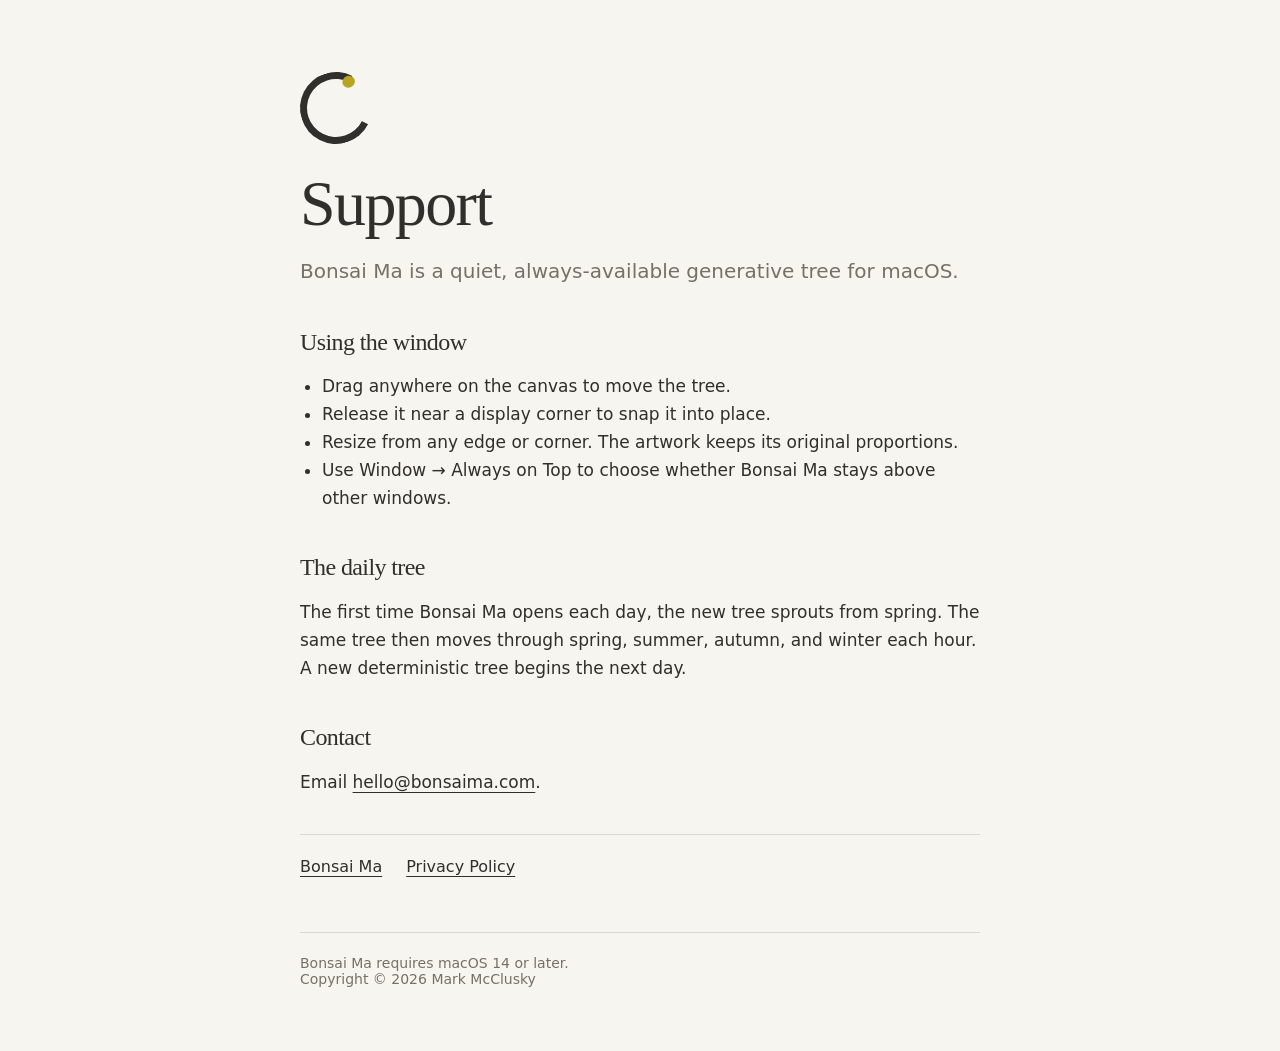
==== bonsai-ma-macos/support/index.html @ 19b1cca0 "Publish Bonsai Ma support and privacy pages" ====
<!doctype html>
<html lang="en">
<head>
  <meta charset="utf-8">
  <meta name="viewport" content="width=device-width, initial-scale=1">
  <meta name="description" content="Help and contact information for Bonsai Ma on macOS.">
  <title>Support — Bonsai Ma</title>
  <link rel="stylesheet" href="../styles.css">
</head>
<body>
  <main class="shell">
    <div class="mark" aria-hidden="true"></div>
    <h1>Support</h1>
    <p class="lede">Bonsai Ma is a quiet, always-available generative tree for macOS.</p>

    <h2>Using the window</h2>
    <ul>
      <li>Drag anywhere on the canvas to move the tree.</li>
      <li>Release it near a display corner to snap it into place.</li>
      <li>Resize from any edge or corner. The artwork keeps its original proportions.</li>
      <li>Use Window → Always on Top to choose whether Bonsai Ma stays above other windows.</li>
    </ul>

    <h2>The daily tree</h2>
    <p>The first time Bonsai Ma opens each day, the new tree sprouts from spring. The same tree then moves through spring, summer, autumn, and winter each hour. A new deterministic tree begins the next day.</p>

    <h2>Contact</h2>
    <!-- SUPPORT_MAILBOX_STATUS: pending -->
    <p>Email <a href="mailto:hello@bonsaima.com">hello@bonsaima.com</a>.</p>

    <nav aria-label="Bonsai Ma information">
      <a href="../">Bonsai Ma</a>
      <a href="../privacy/">Privacy Policy</a>
    </nav>

    <footer>
      Bonsai Ma requires macOS 14 or later.<br>
      Copyright © 2026 Mark McClusky
    </footer>
  </main>
</body>
</html>
---- bonsai-ma-macos/styles.css ----
:root {
  color-scheme: light;
  --paper: #f7f5ef;
  --ink: #302f2b;
  --muted: #747169;
  --line: rgba(48, 47, 43, 0.15);
  --leaf: #b7a520;
}

* {
  box-sizing: border-box;
}

html {
  background: var(--paper);
  font-family: -apple-system, BlinkMacSystemFont, "SF Pro Text", system-ui, sans-serif;
  color: var(--ink);
}

body {
  margin: 0;
}

.shell {
  width: min(680px, calc(100% - 40px));
  margin: 0 auto;
  padding: 72px 0 64px;
}

.mark {
  position: relative;
  width: 72px;
  height: 72px;
  margin-bottom: 28px;
  border: 7px solid var(--ink);
  border-right-color: transparent;
  border-radius: 50%;
  transform: rotate(-18deg);
}

.mark::after {
  content: "";
  position: absolute;
  width: 12px;
  height: 12px;
  right: 3px;
  top: 2px;
  border-radius: 50% 40% 55% 45%;
  background: var(--leaf);
  transform: rotate(42deg);
}

h1,
h2 {
  font-family: ui-serif, "New York", Georgia, serif;
  font-weight: 500;
  letter-spacing: -0.025em;
}

h1 {
  margin: 0;
  font-size: clamp(42px, 8vw, 64px);
  line-height: 1;
}

h2 {
  margin: 42px 0 10px;
  font-size: 24px;
}

p,
li {
  font-size: 17px;
  line-height: 1.65;
}

.lede {
  margin: 20px 0 0;
  color: var(--muted);
  font-size: 20px;
  line-height: 1.55;
}

.meta {
  color: var(--muted);
  font-size: 14px;
}

nav {
  display: flex;
  flex-wrap: wrap;
  gap: 12px 24px;
  margin-top: 38px;
  padding-top: 22px;
  border-top: 1px solid var(--line);
}

a {
  color: var(--ink);
  text-decoration-thickness: 1px;
  text-underline-offset: 4px;
}

ul {
  padding-left: 22px;
}

footer {
  margin-top: 56px;
  padding-top: 22px;
  border-top: 1px solid var(--line);
  color: var(--muted);
  font-size: 14px;
}

@media (max-width: 520px) {
  .shell {
    width: min(100% - 32px, 680px);
    padding-top: 48px;
  }
}
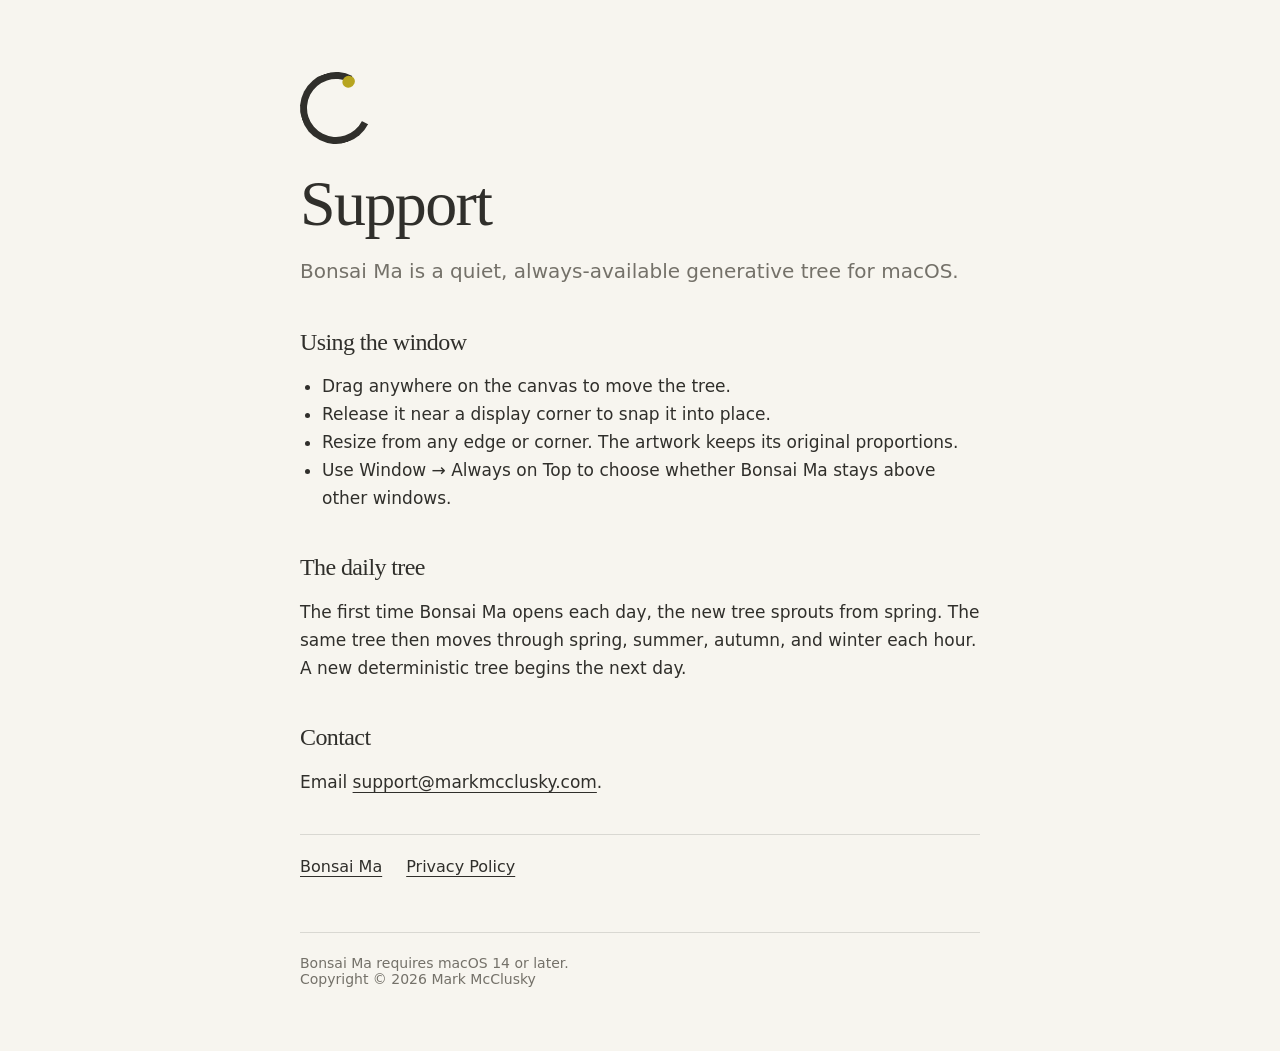
==== commit b3175c3d: "Update Bonsai Ma support address" ====
--- a/bonsai-ma-macos/support/index.html
+++ b/bonsai-ma-macos/support/index.html
@@ -26,7 +26,7 @@
 
     <h2>Contact</h2>
     <!-- SUPPORT_MAILBOX_STATUS: pending -->
-    <p>Email <a href="mailto:hello@bonsaima.com">hello@bonsaima.com</a>.</p>
+    <p>Email <a href="mailto:support@markmcclusky.com">support@markmcclusky.com</a>.</p>
 
     <nav aria-label="Bonsai Ma information">
       <a href="../">Bonsai Ma</a>
